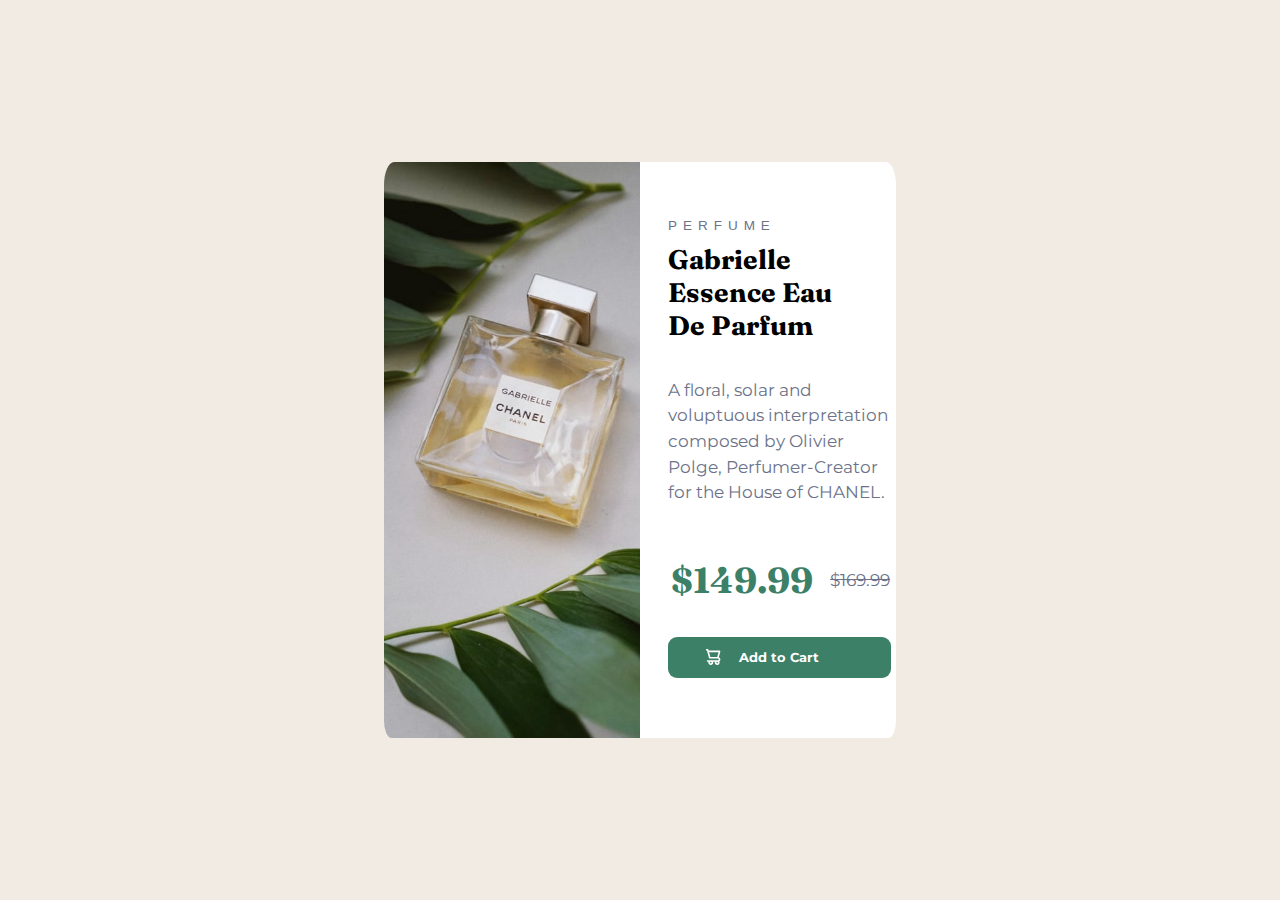
==== 3exercisePerfum/index.html @ 7cb75be5 "changed folder structure" ====
<!DOCTYPE html>
<html lang="en">
<head>
  <meta charset="UTF-8">
  <meta name="viewport" content="width=device-width, initial-scale=1.0"> <!-- displays site properly based on user's device -->
  <link rel="stylesheet" href="styles.css">

  <link href="https://fonts.googleapis.com/css?family=Montserrat:100,200,300,regular,500,600,700,800,900,100italic,200italic,300italic,italic,500italic,600italic,700italic,800italic,900italic" rel="stylesheet" />
  <link href="https://fonts.googleapis.com/css?family=Fraunces:100,200,300,regular,500,600,700,800,900,100italic,200italic,300italic,italic,500italic,600italic,700italic,800italic,900italic" rel="stylesheet" />

  

  <link rel="icon" type="image/png" sizes="32x32" href="./images/favicon-32x32.png">

  
  <title>Frontend Mentor | Product preview card component</title>

  <!-- Feel free to remove these styles or customise in your own stylesheet 👍 -->
  <style>
    .attribution { font-size: 11px; text-align: center; }
    .attribution a { color: hsl(228, 45%, 44%); }
  </style>
</head>
<body >
  <main class="main">
  <section class="image" >
    
    </section>
    <article class="text">



      <h5 class="perfume">Perfume</h5>

  <h1 class="header" >Gabrielle
     Essence Eau De Parfum</h1>
    <section class="sect">
<p>
      A floral, solar and voluptuous interpretation composed by Olivier Polge, 
  Perfumer-Creator for the House of CHANEL.
    </p>

    <section class="values">
       <p class="price">$149.99  </p>
    <p class="old__price">$169.99</p> <p>
    
  </p>  
    </section>
     
  
   <button class="button"> Add to Cart</button> 
  
 

    </section>
      
 
    </article>
  </main>
  


  <!-- <div class="attribution">
    Challenge by <a href="https://www.frontendmentor.io?ref=challenge" target="_blank">Frontend Mentor</a>. 
    Coded by <a href="#">Mantas Povilas Bagociunas</a>.
  </div> -->
</body>
</html>
---- 3exercisePerfum/styles.css ----
html {
    box-sizing: border-box;
}
*, *:before, *:after {
    box-sizing: inherit;
}

body{
    margin:0px;
}

.main{
    width: 100vw;
    height: 100vh;
    background-color: hsl(30, 38%, 92%) ;
    
    display: grid;
    
    grid-template-columns:1fr 1fr;
    align-items: center;
    align-content: center;

    

}

.image{
    background-image:url(images/image-product-desktop.jpg);
    width:40%;
    height:40%;
    background-position-x: center;
    background-size: cover;
    background-color: aliceblue;
    justify-self: end;
    border-top-left-radius: 4%;
    border-bottom-left-radius: 3%;
    
    
}


.text{
   
    background-color:white ;
    width: 40%;
    height: 40%;
    justify-self: start;
    display: grid;
    grid-template-rows: 1fr 1fr 1fr 1fr;
    align-content: center;  
    
    

    border-top-right-radius: 4%;
    border-bottom-right-radius: 3%;
    
}
.perfume{
    text-transform:uppercase;
    font-family: 'Franklin Gothic Medium', 'Arial Narrow', Arial, sans-serif ;
    font-weight: lighter;
    letter-spacing: 6px;
    margin-left: 10%;
    margin-top: 20%;
    margin-bottom: -3%;
    font-size: 1.5vmin;
    color: hsl(228, 12%, 48%);

}

.header{
    text-align: left;
    font-family: fraunces;
    font-size: 2.1vw;
    margin-left: 10%;
    margin-right: 20%;

    
    
}

p{
    font-size: auto;
    line-height: 150%;
    font-family: montserrat;
    margin-left: 10%;
    font-size: 1.9vmin;
    color:hsl(228, 12%, 48%);
    margin-right: 2vw;


}

.values{
    display: grid;
    grid-template-columns: 1fr 1fr 1fr;
    align-items: center;
    margin-left: 5%;
    margin-top: -2%;
    margin-bottom: -2%;

}
p.price{
    font-family: fraunces;
    font-weight: bold;
    color: hsl(158, 36%, 37%);
    font-size:4vh;
}
p.old__price{
    text-decoration: line-through ;
    color:hsl(228, 12%, 48%);    
}

.button{
    background-color: hsl(158, 36%, 37%);
    border:none;
    border-radius:1vh;
    padding:1vw;
    width:80%;
    font-weight:bold ;
    color: white;
    font-size: 1vw;
    font-family: montserrat;
    margin-left: 10%;
    margin-bottom: 15%;
    background-image: url(images/icon-cart.svg);
    background-size:1.7vmin;
    background-repeat: no-repeat;
    background-position-y:center;
    background-position-x:3vw;
    opacity: 1;
}
.button:hover{
    background-color: hsl(159, 38%, 19%);
}
.button:active{
    box-shadow: 0 0.5px #666;
    transform: translateY(1px);
  }
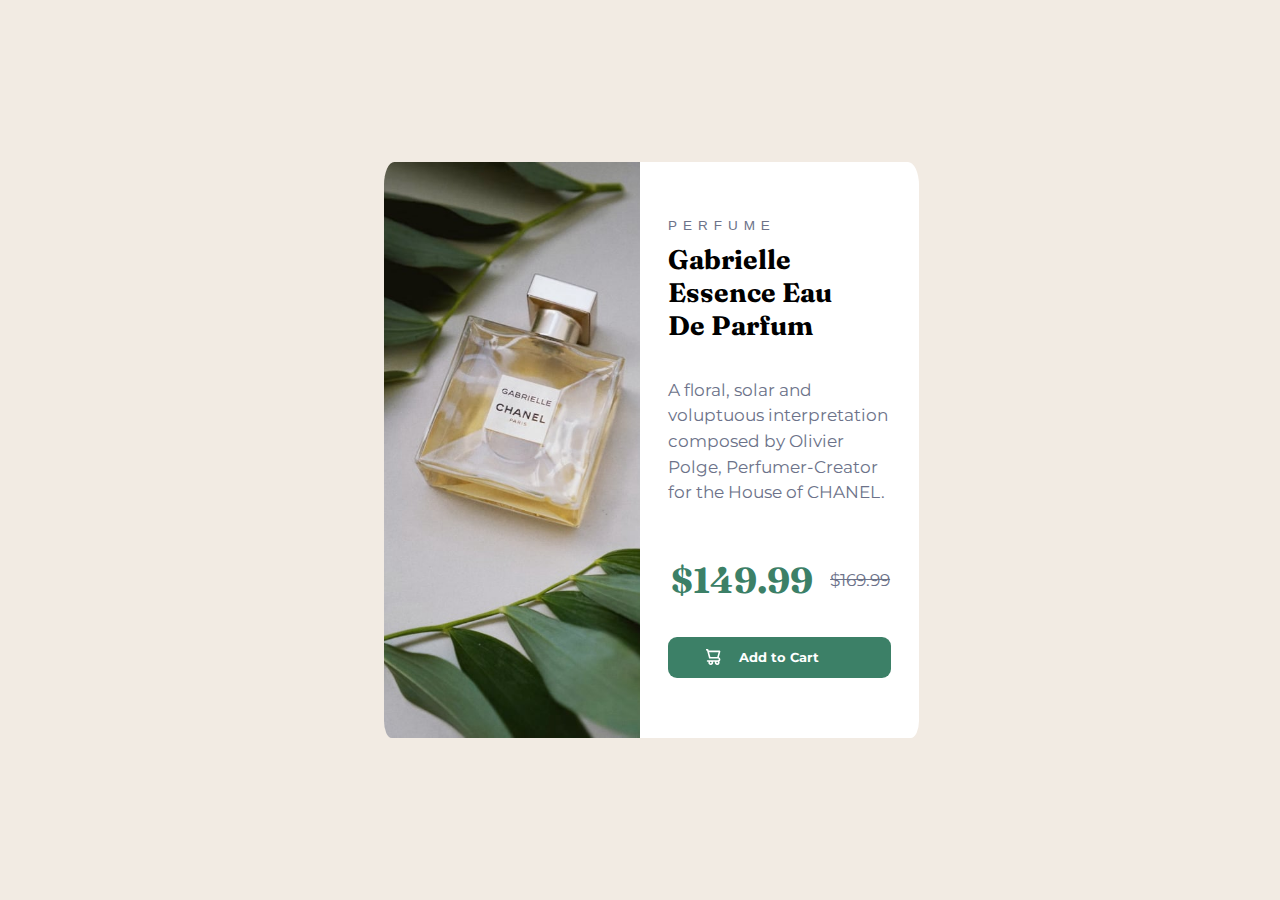
==== commit 86045c5e: "constricted text inside box" ====
--- a/3exercisePerfum/index.html
+++ b/3exercisePerfum/index.html
@@ -1,30 +1,43 @@
 <!DOCTYPE html>
 <html lang="en">
+
 <head>
   <meta charset="UTF-8">
-  <meta name="viewport" content="width=device-width, initial-scale=1.0"> <!-- displays site properly based on user's device -->
+  <meta name="viewport" content="width=device-width, initial-scale=1.0">
+  <!-- displays site properly based on user's device -->
   <link rel="stylesheet" href="styles.css">
 
-  <link href="https://fonts.googleapis.com/css?family=Montserrat:100,200,300,regular,500,600,700,800,900,100italic,200italic,300italic,italic,500italic,600italic,700italic,800italic,900italic" rel="stylesheet" />
-  <link href="https://fonts.googleapis.com/css?family=Fraunces:100,200,300,regular,500,600,700,800,900,100italic,200italic,300italic,italic,500italic,600italic,700italic,800italic,900italic" rel="stylesheet" />
+  <link
+    href="https://fonts.googleapis.com/css?family=Montserrat:100,200,300,regular,500,600,700,800,900,100italic,200italic,300italic,italic,500italic,600italic,700italic,800italic,900italic"
+    rel="stylesheet" />
+  <link
+    href="https://fonts.googleapis.com/css?family=Fraunces:100,200,300,regular,500,600,700,800,900,100italic,200italic,300italic,italic,500italic,600italic,700italic,800italic,900italic"
+    rel="stylesheet" />
 
-  
+
 
   <link rel="icon" type="image/png" sizes="32x32" href="./images/favicon-32x32.png">
 
-  
+
   <title>Frontend Mentor | Product preview card component</title>
 
   <!-- Feel free to remove these styles or customise in your own stylesheet 👍 -->
   <style>
-    .attribution { font-size: 11px; text-align: center; }
-    .attribution a { color: hsl(228, 45%, 44%); }
+    .attribution {
+      font-size: 11px;
+      text-align: center;
+    }
+
+    .attribution a {
+      color: hsl(228, 45%, 44%);
+    }
   </style>
 </head>
-<body >
+
+<body>
   <main class="main">
-  <section class="image" >
-    
+    <section class="image">
+
     </section>
     <article class="text">
 
@@ -32,32 +45,33 @@
 
       <h5 class="perfume">Perfume</h5>
 
-  <h1 class="header" >Gabrielle
-     Essence Eau De Parfum</h1>
-    <section class="sect">
-<p>
-      A floral, solar and voluptuous interpretation composed by Olivier Polge, 
-  Perfumer-Creator for the House of CHANEL.
-    </p>
+      <h1 class="header">Gabrielle
+        Essence Eau De Parfum</h1>
+      <section class="sect">
+        <p>
+          A floral, solar and voluptuous interpretation composed by Olivier Polge,
+          Perfumer-Creator for the House of CHANEL.
+        </p>
 
-    <section class="values">
-       <p class="price">$149.99  </p>
-    <p class="old__price">$169.99</p> <p>
-    
-  </p>  
-    </section>
-     
-  
-   <button class="button"> Add to Cart</button> 
-  
- 
+        <section class="values">
+          <p class="price">$149.99 </p>
+          <p class="old__price">$169.99</p>
+          <p>
 
-    </section>
-      
- 
+          </p>
+        </section>
+
+
+        <button class="button"> Add to Cart</button>
+
+
+
+      </section>
+
+
     </article>
   </main>
-  
+
 
 
   <!-- <div class="attribution">
@@ -65,4 +79,5 @@
     Coded by <a href="#">Mantas Povilas Bagociunas</a>.
   </div> -->
 </body>
+
 </html>--- a/3exercisePerfum/styles.css
+++ b/3exercisePerfum/styles.css
@@ -44,10 +44,12 @@
     background-color:white ;
     width: 40%;
     height: 40%;
+    min-width:min-content;
     justify-self: start;
     display: grid;
     grid-template-rows: 1fr 1fr 1fr 1fr;
     align-content: center;  
+
     
     
 
